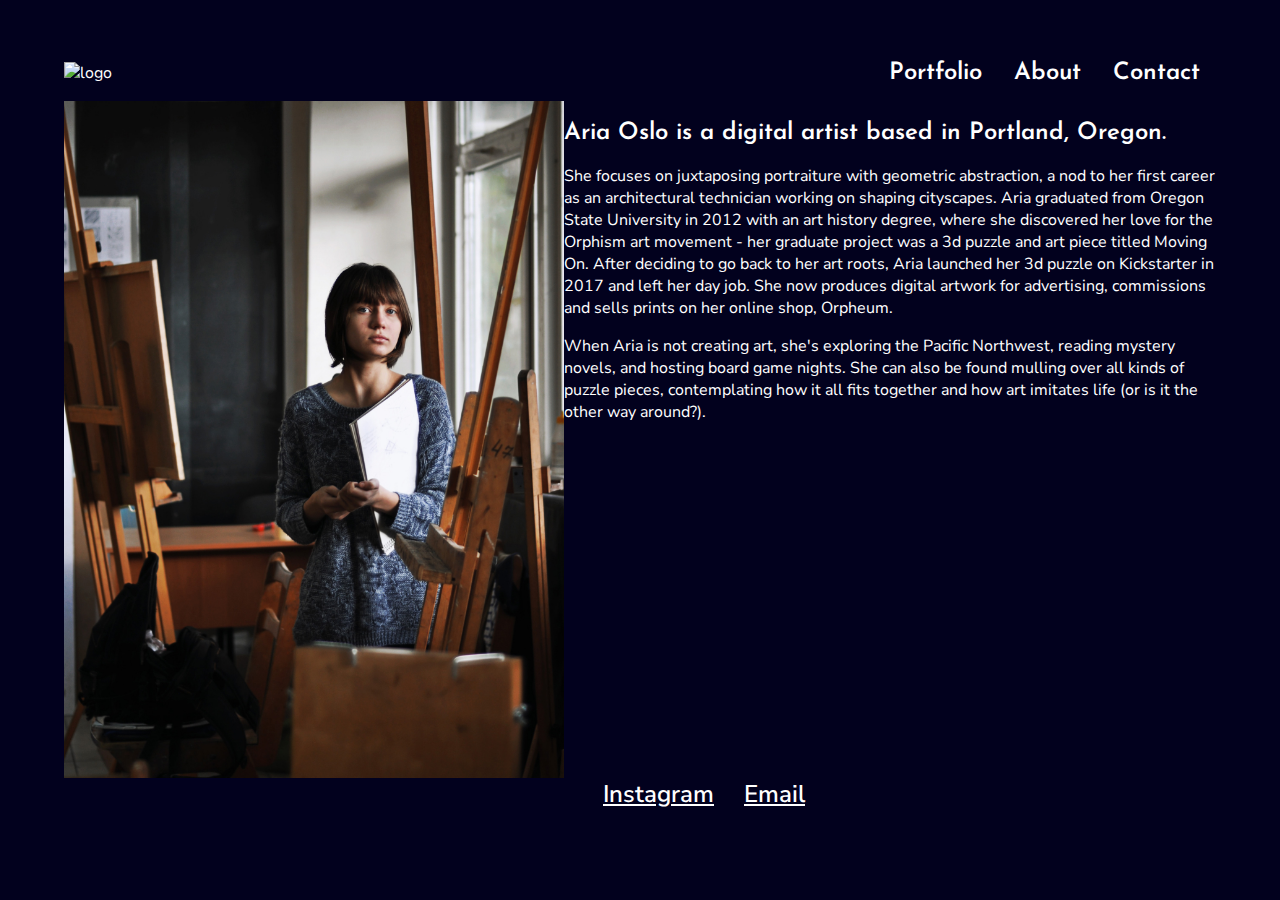
==== about.html @ b1c93a33 "draft" ====
<!DOCTYPE html>
<html lang="en">

    <head>
        <meta charset="UTF-8">
        <meta http-equiv="X-UA-Compatible" content="IE=edge">
        <meta name="viewport" content="width=device-width, initial-scale=1.0">
        <link rel="stylesheet" href="style.css">
        <title>Aria Oslo - digital artist in Portland, Oregon</title>
    </head>

    <body>
        <header><img src="" alt="logo">
            <nav>
                <ul>
                    <li><a href="/index.html">Portfolio</a></li>
                    <li><a href="/about.html">About</a></li>
                    <li><a href="/contact.html">Contact</a></li>
                </ul>
            </nav>
        </header>
        <main class="about">
            <img src="/assets/headshot.jpg" alt="headshot">
            <div id="bio"">
            <h2>Aria Oslo is a digital artist based in Portland, Oregon.</h2>
        <p>She focuses on juxtaposing portraiture with geometric abstraction, a nod to her first career as an architectural
        technician working on shaping cityscapes. Aria graduated from Oregon State University in 2012 with an art history
        degree, where she discovered her love for the Orphism art movement - her graduate project was a 3d puzzle and art piece
        titled Moving On. After deciding to go back to her art roots, Aria launched her 3d puzzle on Kickstarter in 2017 and
        left her day job. She now produces digital artwork for advertising, commissions and sells prints on her online shop,
        Orpheum.</p>
        <p>When Aria is not creating art, she's exploring the Pacific Northwest, reading mystery novels, and hosting board game
        nights. She can also be found mulling over all kinds of puzzle pieces, contemplating how it all fits together and how
        art imitates life (or is it the other way around?).</p>
    </div>
        </main>
        <footer class=" footer">
                <h2><a href="#">Instagram</a></h2>
                <h2><a href="#">Email</a></h2>
                </footer>
    </body>

</html>
---- style.css ----
@import url('https://fonts.googleapis.com/css2?family=Josefin+Sans:wght@400;600&family=Nunito+Sans&display=swap');

* {
    --black: #02011E;
    --white: #FFFFFF;
    --pink: #F9D0DA;
    --green: #7BD3B2;
    --blue: #ADA9FC;
    box-sizing: border-box;
    font-family: 'Nunito Sans', sans-serif;
    color: var(--white);
}

body {
    background-color: var(--black);
    margin: 5vh 5vw;
}

header {
    display: flex;
    align-items: center;
    justify-content: space-between;
}

nav>ul {
    display: flex;
    align-items: center;
    justify-content: space-around;
}

nav>ul>li {
    list-style: none;
    margin: 0px 16px;
}

nav>ul>li>a {
    font-family: 'Josefin Sans', sans-serif;
    text-decoration: none;
    font-size: 1.5rem;
    font-weight: 600;
}

.active {
    text-decoration: underline;
    color: var(--pink);
}

h2 {
    font-family: 'Josefin Sans', sans-serif;
    font-weight: 600;
}

.about {
    display: flex;
    justify-content: center;
}

.about>img {
    width: 500px;
}

.about>.bio {
    margin: 10px;
}

.contact {
    display: flex;
    flex-direction: column;
    align-items: center;
    justify-content: center;
}

.contact-form {
    display: flex;
    flex-direction: column;
    width: 50vw;
    justify-content: center;
}

.contact-form>input,
.contact-form>textarea {
    background-color: var(--black);
}

footer {
    display: flex;
    width: 100vw;
    align-items: center;
    justify-content: center;
}

footer>h2 {
    margin: 0 15px;
}
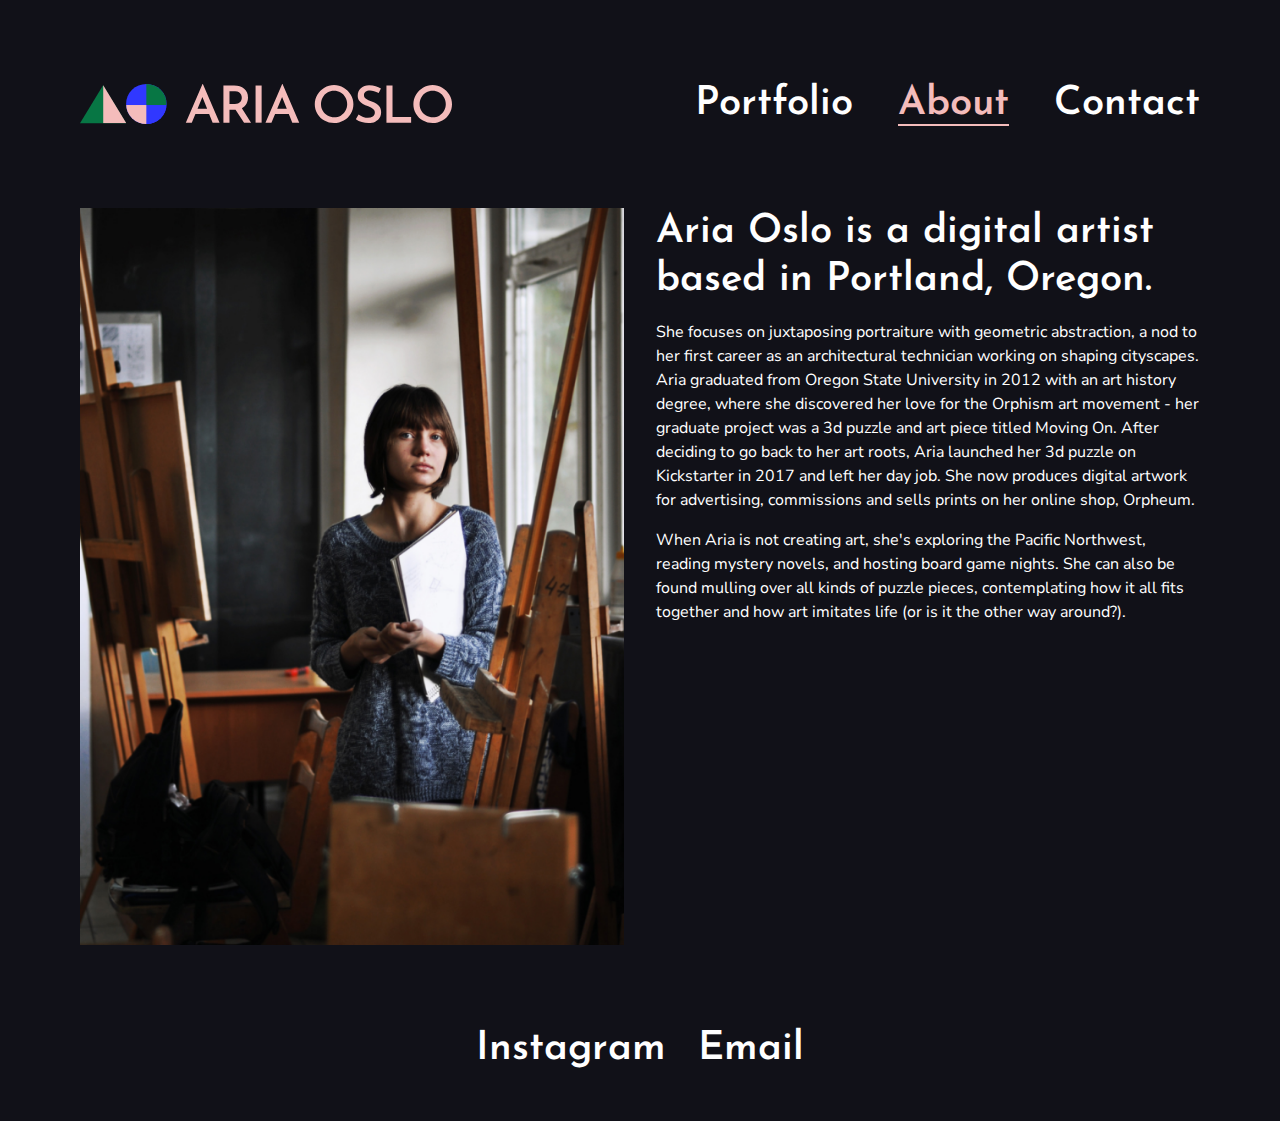
==== commit c33ea21a: "rough" ====
--- a/about.html
+++ b/about.html
@@ -5,39 +5,50 @@
         <meta charset="UTF-8">
         <meta http-equiv="X-UA-Compatible" content="IE=edge">
         <meta name="viewport" content="width=device-width, initial-scale=1.0">
+        <link rel="stylesheet" href="reset.css">
         <link rel="stylesheet" href="style.css">
         <title>Aria Oslo - digital artist in Portland, Oregon</title>
     </head>
 
     <body>
-        <header><img src="" alt="logo">
+        <header>
+            <img src="/assets/site-logo.svg" alt="Aria Oslo logo" class="logo" />
             <nav>
-                <ul>
-                    <li><a href="/index.html">Portfolio</a></li>
-                    <li><a href="/about.html">About</a></li>
-                    <li><a href="/contact.html">Contact</a></li>
-                </ul>
+                <a href="/index.html">Portfolio</a>
+                <a href=" /about.html" class="selected">About</a>
+                <a href="/contact.html">Contact</a>
             </nav>
         </header>
-        <main class="about">
-            <img src="/assets/headshot.jpg" alt="headshot">
-            <div id="bio"">
-            <h2>Aria Oslo is a digital artist based in Portland, Oregon.</h2>
-        <p>She focuses on juxtaposing portraiture with geometric abstraction, a nod to her first career as an architectural
-        technician working on shaping cityscapes. Aria graduated from Oregon State University in 2012 with an art history
-        degree, where she discovered her love for the Orphism art movement - her graduate project was a 3d puzzle and art piece
-        titled Moving On. After deciding to go back to her art roots, Aria launched her 3d puzzle on Kickstarter in 2017 and
-        left her day job. She now produces digital artwork for advertising, commissions and sells prints on her online shop,
-        Orpheum.</p>
-        <p>When Aria is not creating art, she's exploring the Pacific Northwest, reading mystery novels, and hosting board game
-        nights. She can also be found mulling over all kinds of puzzle pieces, contemplating how it all fits together and how
-        art imitates life (or is it the other way around?).</p>
-    </div>
+        <main>
+            <section class="about">
+                <div class="photo">
+                    <img src="/assets/headshot.png" alt="Aria Oslo headshot">
+                </div>
+                <div class="description">
+                    <h1>Aria Oslo is a digital artist based in Portland, Oregon.</h1>
+
+                    <p>She focuses on juxtaposing portraiture with geometric abstraction, a nod to her first career as
+                        an architectural technician working on shaping cityscapes. Aria graduated from Oregon State
+                        University in 2012
+                        with an art history degree, where she discovered her love for the Orphism art movement - her
+                        graduate project was a
+                        3d puzzle and art piece titled Moving On. After deciding to go back to her art roots, Aria
+                        launched her 3d puzzle on
+                        Kickstarter in 2017 and left her day job. She now produces digital artwork for advertising,
+                        commissions and sells prints
+                        on her online shop, Orpheum.</p>
+
+                    <p>When Aria is not creating art, she's exploring the Pacific Northwest, reading mystery novels, and
+                        hosting board game nights. She can also be found mulling over all kinds of puzzle pieces,
+                        contemplating how it all
+                        fits together and how art imitates life (or is it the other way around?).</p>
+                </div>
+            </section>
         </main>
         <footer class=" footer">
-                <h2><a href="#">Instagram</a></h2>
-                <h2><a href="#">Email</a></h2>
-                </footer>
+            <a href="https://www.instagram.com/_chaitanya.raj">Instagram</a>
+            <a href="mailto:aria.oslo@artist.com">Email</a>
+        </footer>
     </body>
 
 </html>
--- a/style.css
+++ b/style.css
@@ -1,19 +1,21 @@
 @import url('https://fonts.googleapis.com/css2?family=Josefin+Sans:wght@400;600&family=Nunito+Sans&display=swap');
 
 * {
-    --black: #02011E;
+    --black: #111118;
     --white: #FFFFFF;
-    --pink: #F9D0DA;
+    --pink: #F4BCBB;
     --green: #7BD3B2;
     --blue: #ADA9FC;
-    box-sizing: border-box;
-    font-family: 'Nunito Sans', sans-serif;
-    color: var(--white);
 }
 
 body {
     background-color: var(--black);
-    margin: 5vh 5vw;
+    margin: 80px auto 48px auto;
+    width: 1120px;
+    font-family: 'Nunito Sans', sans-serif;
+    color: var(--white);
+    font-size: 16px;
+    line-height: 1.5;
 }
 
 header {
@@ -22,73 +24,114 @@
     justify-content: space-between;
 }
 
-nav>ul {
-    display: flex;
-    align-items: center;
-    justify-content: space-around;
+img {
+    vertical-align: bottom;
+    max-width: 100%;
 }
 
-nav>ul>li {
-    list-style: none;
-    margin: 0px 16px;
-}
-
-nav>ul>li>a {
+h1,
+nav,
+footer {
     font-family: 'Josefin Sans', sans-serif;
-    text-decoration: none;
-    font-size: 1.5rem;
+    font-size: 40px;
     font-weight: 600;
-}
-
-.active {
-    text-decoration: underline;
-    color: var(--pink);
+    line-height: 1.2;
 }
 
 h2 {
     font-family: 'Josefin Sans', sans-serif;
-    font-weight: 600;
+    font-size: 24px;
+    font-weight: 400;
+    line-height: 1.3;
+    margin: 0 0 16px 0;
 }
 
-.about {
-    display: flex;
-    justify-content: center;
+
+nav a {
+    margin-left: 32px;
 }
 
-.about>img {
-    width: 500px;
+a {
+    text-decoration: none;
+    color: #FFFFFF;
+    transition: color 0.3s, border-bottom 0.3s;
 }
 
-.about>.bio {
-    margin: 10px;
+a:hover,
+a.selected {
+    color: var(--pink);
 }
 
-.contact {
+a.selected {
+    border-bottom: 2px solid #F4BCBB;
+}
+
+section {
+    margin: 80px 0;
+    display: grid;
+    grid-template-columns: repeat(12, 1fr);
+    gap: 32px 32px;
+    grid-auto-flow: dense;
+}
+
+section h1 {
+    grid-column: 2 / span 10;
+    text-align: center;
+    margin: 0;
+}
+
+section.project div.artwork {
+    grid-column: 1 / span 8;
     display: flex;
-    flex-direction: column;
     align-items: center;
     justify-content: center;
 }
 
-.contact-form {
+section.project div.description {
+    grid-column: 9 / span 4;
+}
+
+section.project img {
+    max-height: 640px;
+}
+
+section.project-alt div.artwork {
+    grid-column: 5 / span 8;
+}
+
+section.project-alt div.description {
+    grid-column: 1 / span 4;
+}
+
+section.about div.photo {
+    grid-column: 1 / span 6;
+}
+
+section.about div.description {
+    grid-column: 7 / span 6;
     display: flex;
     flex-direction: column;
-    width: 50vw;
-    justify-content: center;
 }
 
-.contact-form>input,
-.contact-form>textarea {
-    background-color: var(--black);
+section.about div.description p {
+    margin-top: 16px;
+}
+
+section.about h1 {
+    margin: 0;
+    text-align: left;
+}
+
+section.contact h2 {
+    grid-column: 4 / span 6;
 }
 
 footer {
     display: flex;
-    width: 100vw;
     align-items: center;
     justify-content: center;
 }
 
-footer>h2 {
-    margin: 0 15px;
+footer a {
+    margin: 0 16px;
 }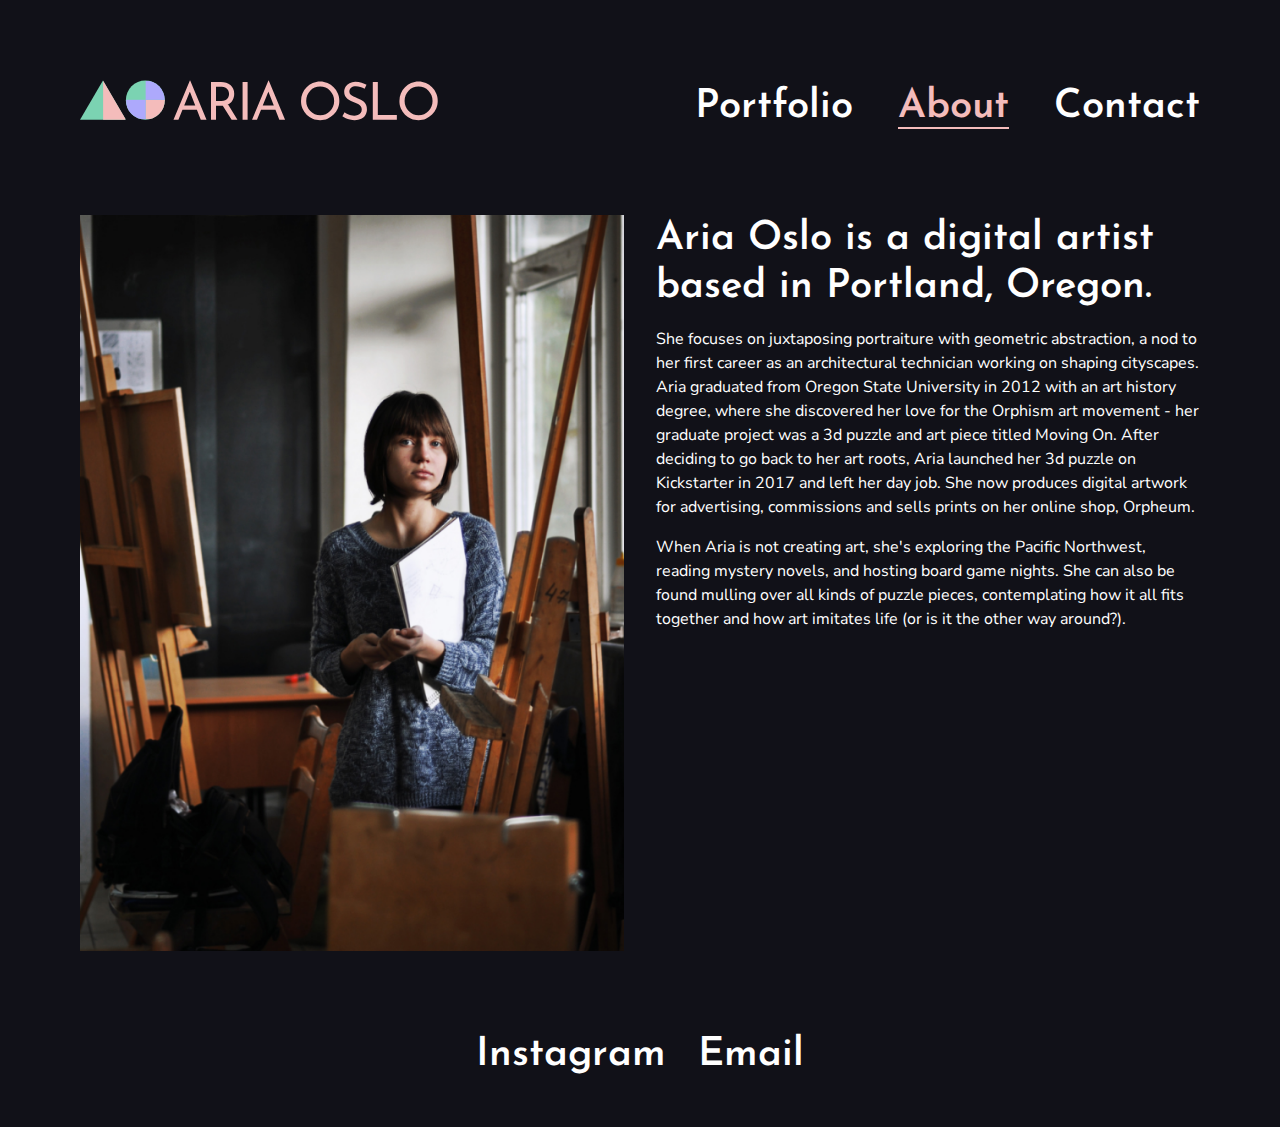
==== commit 1e2d6c43: "add favicon" ====
--- a/about.html
+++ b/about.html
@@ -5,6 +5,7 @@
         <meta charset="UTF-8">
         <meta http-equiv="X-UA-Compatible" content="IE=edge">
         <meta name="viewport" content="width=device-width, initial-scale=1.0">
+        <link rel="shortcut icon" href="assets/favicon.svg" type="image/x-icon">
         <link rel="stylesheet" href="reset.css">
         <link rel="stylesheet" href="style.css">
         <title>Aria Oslo - digital artist in Portland, Oregon</title>
@@ -12,17 +13,17 @@
 
     <body>
         <header>
-            <img src="/assets/site-logo.svg" alt="Aria Oslo logo" class="logo" />
+            <img src="assets/site-logo.svg" alt="Aria Oslo logo" class="logo" />
             <nav>
-                <a href="/index.html">Portfolio</a>
-                <a href=" /about.html" class="selected">About</a>
-                <a href="/contact.html">Contact</a>
+                <a href="index.html">Portfolio</a>
+                <a href=" about.html" class="selected">About</a>
+                <a href="contact.html">Contact</a>
             </nav>
         </header>
         <main>
             <section class="about">
                 <div class="photo">
-                    <img src="/assets/headshot.png" alt="Aria Oslo headshot">
+                    <img src="assets/headshot.png" alt="Aria Oslo headshot">
                 </div>
                 <div class="description">
                     <h1>Aria Oslo is a digital artist based in Portland, Oregon.</h1>
--- a/style.css
+++ b/style.css
@@ -27,6 +27,10 @@
 img {
     vertical-align: bottom;
     max-width: 100%;
+}
+
+header img {
+    width: 370px;
 }
 
 h1,
@@ -134,4 +138,44 @@
 
 footer a {
     margin: 0 16px;
+}
+
+section.contact div.form {
+    grid-column: 4 / span 6;
+}
+
+section.contact h1 {
+    text-align: left;
+}
+
+input,
+textarea {
+    width: 100%;
+    background-color: var(--black);
+    border: 2px solid var(--white);
+    color: var(--white);
+    padding: 16px 8px;
+}
+
+label {
+    display: block;
+    margin: 16px 0 16px 0;
+}
+
+textarea {
+    height: 320px;
+}
+
+button {
+    background-color: var(--pink);
+    border: none;
+    font-size: 24px;
+    font-family: Josefin Sans;
+    padding: 8px 16px 8px 16px;
+}
+
+input:focus,
+textarea:focus {
+    border: 2px solid var(--pink);
+    outline: none;
 }